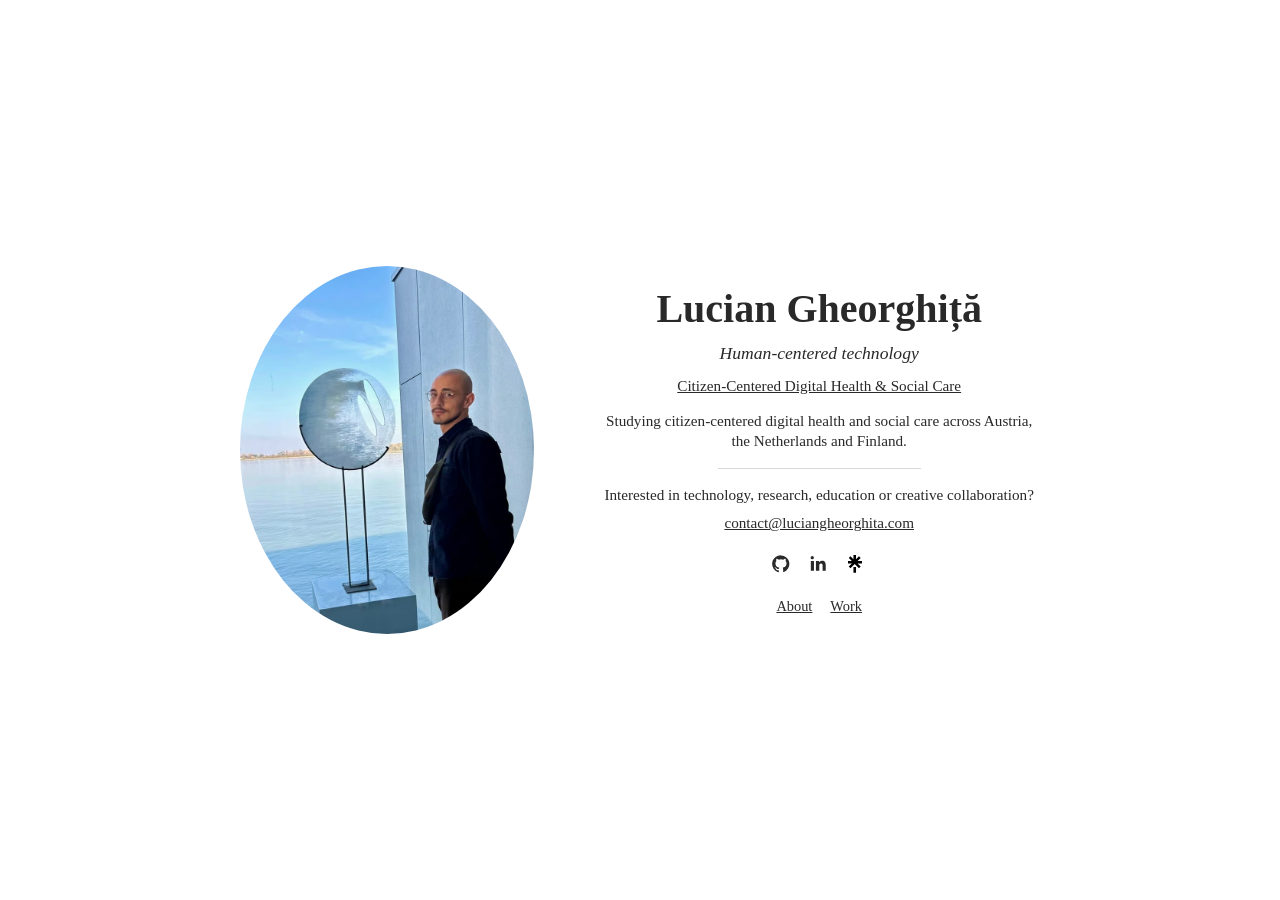
==== index.html @ 1c4def7e "Initial commit" ====
<!DOCTYPE html>
<html lang="en">
<head>
    <meta charset="UTF-8">
    <meta name="viewport" content="width=device-width, initial-scale=1.0">
    <meta name="description" content="The personal website of Lucian Gheorghiță: technology, research, education and creative collaboration.">
    <meta property="og:title" content="Lucian Gheorghiță">
    <meta property="og:description" content="Technology, research, education and creative collaboration.">
    <meta property="og:image" content="profile.avif">
    <meta property="og:type" content="website">
    <link rel="icon" href="favicon.svg" type="image/svg+xml">
    <title>Lucian Gheorghiță</title>
    <link rel="stylesheet" href="styles.css">
</head>
<body>
    <main class="hero">
        <a class="hero-image" href="index.html" aria-label="Go to home page">
            <img src="profile.avif" width="768" height="979" alt="Portrait of Lucian Gheorghiță">
        </a>

        <section class="intro home-page">
            <h1>Lucian Gheorghiță</h1>
            <p class="tagline">Human-centered technology</p>
            <a class="subtitle" href="https://www.ustp.at/en/study-programmes/media-digital-technologies/citizen-centered-digital-health-and-social-care">Citizen-Centered Digital Health &amp; Social Care</a>
            <p>Studying citizen-centered digital health and social care across Austria, the Netherlands and Finland.</p>
            <hr class="home-divider">
            <p>Interested in technology, research, education or creative collaboration?</p>
            <p class="subtitle">
                <script type="text/javascript">
                    emailE = 'luciangheorghita.com'
                    emailE = ('contact' + '@' + emailE)
                    document.write('<a href="mailto:' + emailE + '">' + emailE + '</a>')
                </script>
                <noscript>
                    Email address protected by JavaScript.
                </noscript>
            </p>
            <nav class="social-links" aria-label="Social links">
                <a href="https://github.com/lucghe" target="_blank" rel="noopener noreferrer" aria-label="GitHub profile">
                    <svg viewBox="0 0 24 24" aria-hidden="true"><path d="M12 .5A11.5 11.5 0 0 0 8.36 23c.58.1.79-.25.79-.56v-2.16c-3.22.7-3.9-1.55-3.9-1.55-.53-1.38-1.3-1.74-1.3-1.74-1.05-.72.08-.7.08-.7 1.16.08 1.77 1.2 1.77 1.2 1.03 1.76 2.7 1.25 3.36.96.1-.75.4-1.25.73-1.54-2.57-.3-5.27-1.29-5.27-5.75 0-1.27.45-2.3 1.2-3.1-.12-.3-.52-1.47.11-3.06 0 0 .98-.31 3.17 1.18a11 11 0 0 1 5.77 0c2.2-1.49 3.17-1.18 3.17-1.18.63 1.59.23 2.76.11 3.06.75.8 1.2 1.83 1.2 3.1 0 4.47-2.7 5.45-5.28 5.74.42.36.79 1.06.79 2.14v3.17c0 .31.21.67.8.55A11.5 11.5 0 0 0 12 .5Z"/></svg>
                </a>
                <a href="https://www.linkedin.com/in/lucghe/" target="_blank" rel="noopener noreferrer" aria-label="LinkedIn profile">
                    <svg viewBox="0 0 24 24" aria-hidden="true"><path d="M5.2 3.5a2.2 2.2 0 1 1-4.4 0 2.2 2.2 0 0 1 4.4 0ZM1.1 8h4.2v13H1.1V8Zm6.8 0h4v1.8h.06a4.4 4.4 0 0 1 3.97-2.18c4.25 0 5.04 2.8 5.04 6.44V21h-4.18v-6.15c0-1.47-.03-3.36-2.05-3.36-2.05 0-2.36 1.6-2.36 3.25V21H7.9V8Z"/></svg>
                </a>
                <a href="https://linktr.ee/lucghe" target="_blank" rel="noopener noreferrer" aria-label="Linktree profile">
                    <span class="linktree-icon" aria-hidden="true"><img src="linktree.svg" alt=""></span>
                </a>
            </nav>

            <nav class="links" aria-label="Main navigation">
                <a href="about.html">About</a>
                <a href="work.html">Work</a>
            </nav>
        </section>
    </main>
</body>
</html>
---- styles.css ----
* {
    box-sizing: border-box;
}

body {
    margin: 0;
    color: #292929;
    background: #fff;
    font-family: Georgia, serif;
}

.hero {
    display: grid; /* Places the image and text in a flexible layout. */
    grid-template-columns: 2fr 3fr; /* Gives the image 40% and the text 60% of the space. */
    gap: 5vw; /* Adds space between the image and the text. */
    align-items: center; /* Keeps the image and text aligned in the middle. */
    max-width: 900px;
    min-height: 100vh;
    margin: auto; /* Centers the layout on the page. */
    padding: 50px;
}

.hero-image {
    display: block;
    width: min(100%, 420px); /* Keeps the image from becoming too wide. */
    aspect-ratio: 4 / 5;
    overflow: hidden; /* Hides any part of the image outside the shape. */
    border-radius: 50%;
}

.hero-image:focus-visible {
    outline: 2px solid currentColor;
    outline-offset: 5px;
}

.hero-image img {
    width: 100%;
    height: 100%;
    object-fit: cover; /* Fills the shape while keeping the image proportions. */
}

.intro h1 {
    margin: 0 0 16px;
    font-size: 2.5rem;
    line-height: 1.2;
    text-align: center;
}

.intro {
    text-align: center;
}

.subtitle {
    font-size: 1rem;
    line-height: 1.35;
}

.tagline {
    margin: -6px 0 12px !important;
    font-size: 1.1rem !important;
    font-style: italic;
    line-height: 1.2 !important;
}

.home-page > a.subtitle {
    color: inherit;
    font-size: 0.95rem;
}

.home-page .subtitle {
    color: inherit;
}

.home-page .subtitle a {
    color: inherit;
}

.home-page > p {
    font-size: 0.9rem;
}

.intro p {
    margin: 4px 0 18px;
    font-size: 0.95rem;
    line-height: 1.35;
}

.page-content h2 {
    font-size: 1.25rem; /* rem uses the browser's normal text size; this makes the heading slightly larger. */
}

.page-content p {
    font-size: 0.95rem;
    line-height: 1.35;
    text-align: left; /* Makes the text align evenly on both sides. */
}
.page-content ul {
    max-width: 390px;
    margin: 10px 0 22px;
    padding-left: 0;
    font-size: 0.95rem;
    line-height: 1.35;
    list-style-position: inside;
    text-align: left;
}

.page-content .work-list {
    max-width: 430px;
    margin: 14px auto 22px;
    padding-left: 18px;
    list-style-position: outside;
}

.work-list li {
    margin-bottom: 10px;
}

.page-content img {
    display: block; /* Prevents extra space below the image. */
    width: 80%;
    height: auto;
    margin-right: auto;
    margin-left: auto;
    margin-bottom: 14px;
}

.danube-gallery {
    display: grid;
    grid-template-columns: 2.5fr repeat(3, 1fr);
    align-items: center;
    gap: 8px;
    max-width: 430px;
    width: 100%;
    margin: 0 auto 14px;
}

.danube-gallery img {
    width: 100%;
    height: auto;
    margin: 0;
    border-radius: 3px;
}

.danube-gallery img:first-child {
    width: 100%;
    height: auto;
}

.danube-gallery .danube-wide {
    aspect-ratio: 320 / 162;
    object-fit: contain;
}

.work-page p,
.work-page li {
    font-size: 0.88rem;
}

.work-page p {
    margin-bottom: 10px;
}

.work-page .danube-description {
    margin-bottom: 2px;
}

.work-page .source-reference {
    margin-top: 0;
    margin-bottom: 10px;
    font-size: 0.72rem;
    line-height: 1.25;
}

.work-page .source-reference a {
    color: inherit;
}

.about-page p,
.work-page p {
    max-width: 430px;
    margin-right: auto;
    margin-left: auto;
    line-height: 1.45;
}

.work-page .work-list {
    margin-top: 8px;
    margin-bottom: 12px;
}

.work-page .work-list li {
    margin-bottom: 5px;
}

.section-divider {
    border: 0;
    border-top: 1px solid #d9d9d9;
    width: 46%;
    margin: 16px auto;
}

.home-divider {
    border: 0;
    border-top: 1px solid #d9d9d9;
    width: 46%;
    margin: 16px auto;
}

.links {
    display: flex;
    justify-content: center;
    gap: 18px;
}

.links a {
    color: inherit;
    font-size: .9rem;
}

.social-links {
    display: flex;
    justify-content: center;
    gap: 14px;
    margin: 4px 0 22px;
}

.home-page > a.subtitle {
    display: block;
    margin-bottom: 14px;
}

.home-page > p:first-of-type {
    margin: 0 0 16px;
}

.home-page > p:nth-of-type(2) {
    margin: 0 0 12px;
}

.home-page > p:nth-of-type(3) {
    margin-top: 0;
    margin-bottom: 8px;
}

.home-page .social-links {
    margin-top: 12px;
}

.social-links a {
    color: inherit;
    display: inline-flex;
    width: 24px;
    height: 24px;
    align-items: center;
    justify-content: center;
}

.social-links svg {
    width: 18px;
    height: 18px;
    fill: currentColor;
    transition: transform 0.2s ease;
}

.social-links .linktree-icon {
    display: block;
    width: 18px;
    height: 18px;
    overflow: hidden;
    position: relative;
    transition: transform 0.2s ease;
}

.social-links .linktree-icon img {
    width: 89px;
    max-width: none;
    height: 18px;
    margin: 0;
    position: absolute;
    left: -75px;
    top: 0;
}

.social-links a:hover svg,
.social-links a:focus-visible svg {
    transform: scale(1.15);
}

.social-links a:hover .linktree-icon,
.social-links a:focus-visible .linktree-icon {
    transform: scale(1.15);
}

@media (max-width: 600px) {
    /* Stacks the image and text on smaller screens. */
    .hero {
        grid-template-columns: 1fr;
        min-height: auto;
        padding: 35px 25px;
    }

    .hero-image {
        width: min(100%, 360px);
        margin: auto;
    }

    .danube-gallery {
        max-width: 320px;
        grid-template-columns: repeat(2, 1fr);
    }

    .danube-gallery .danube-wide {
        grid-column: 1 / -1;
        aspect-ratio: 320 / 162;
    }
}
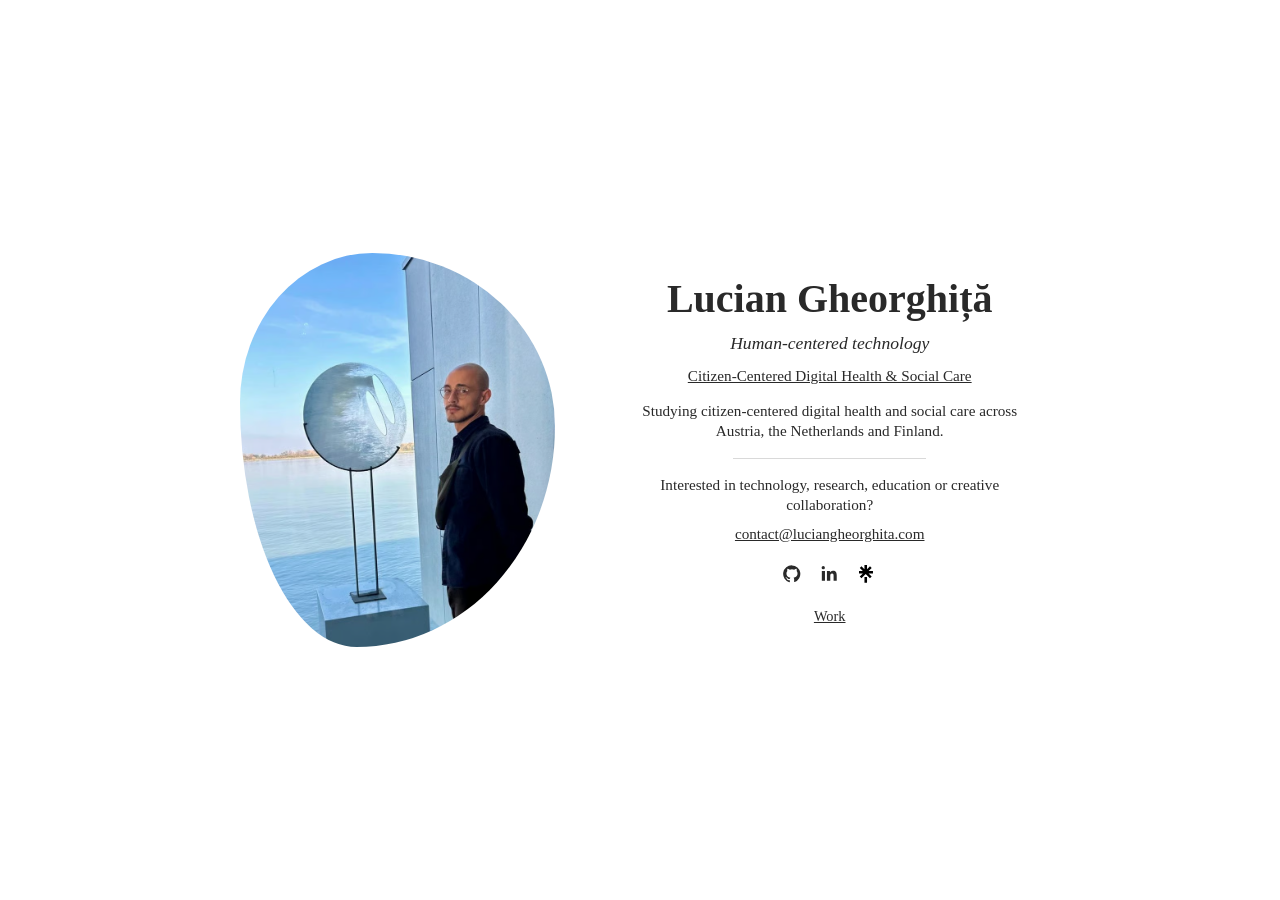
==== commit f96ac898: "Removed about" ====
--- a/index.html
+++ b/index.html
@@ -48,7 +48,6 @@
             </nav>
 
             <nav class="links" aria-label="Main navigation">
-                <a href="about.html">About</a>
                 <a href="work.html">Work</a>
             </nav>
         </section>
--- a/styles.css
+++ b/styles.css
@@ -11,7 +11,7 @@
 
 .hero {
     display: grid; /* Places the image and text in a flexible layout. */
-    grid-template-columns: 2fr 3fr; /* Gives the image 40% and the text 60% of the space. */
+    grid-template-columns: 3fr 4fr; /* Gives the image a little more room while keeping the text wider. */
     gap: 5vw; /* Adds space between the image and the text. */
     align-items: center; /* Keeps the image and text aligned in the middle. */
     max-width: 900px;
@@ -22,10 +22,10 @@
 
 .hero-image {
     display: block;
-    width: min(100%, 420px); /* Keeps the image from becoming too wide. */
+    width: min(100%, 460px); /* Keeps the image from becoming too wide. */
     aspect-ratio: 4 / 5;
     overflow: hidden; /* Hides any part of the image outside the shape. */
-    border-radius: 50%;
+    border-radius: 42% 58% 63% 37% / 38% 44% 56% 62%;
 }
 
 .hero-image:focus-visible {
@@ -175,7 +175,6 @@
     color: inherit;
 }
 
-.about-page p,
 .work-page p {
     max-width: 430px;
     margin-right: auto;
@@ -300,7 +299,7 @@
     }
 
     .hero-image {
-        width: min(100%, 360px);
+        width: min(100%, 390px);
         margin: auto;
     }
 
